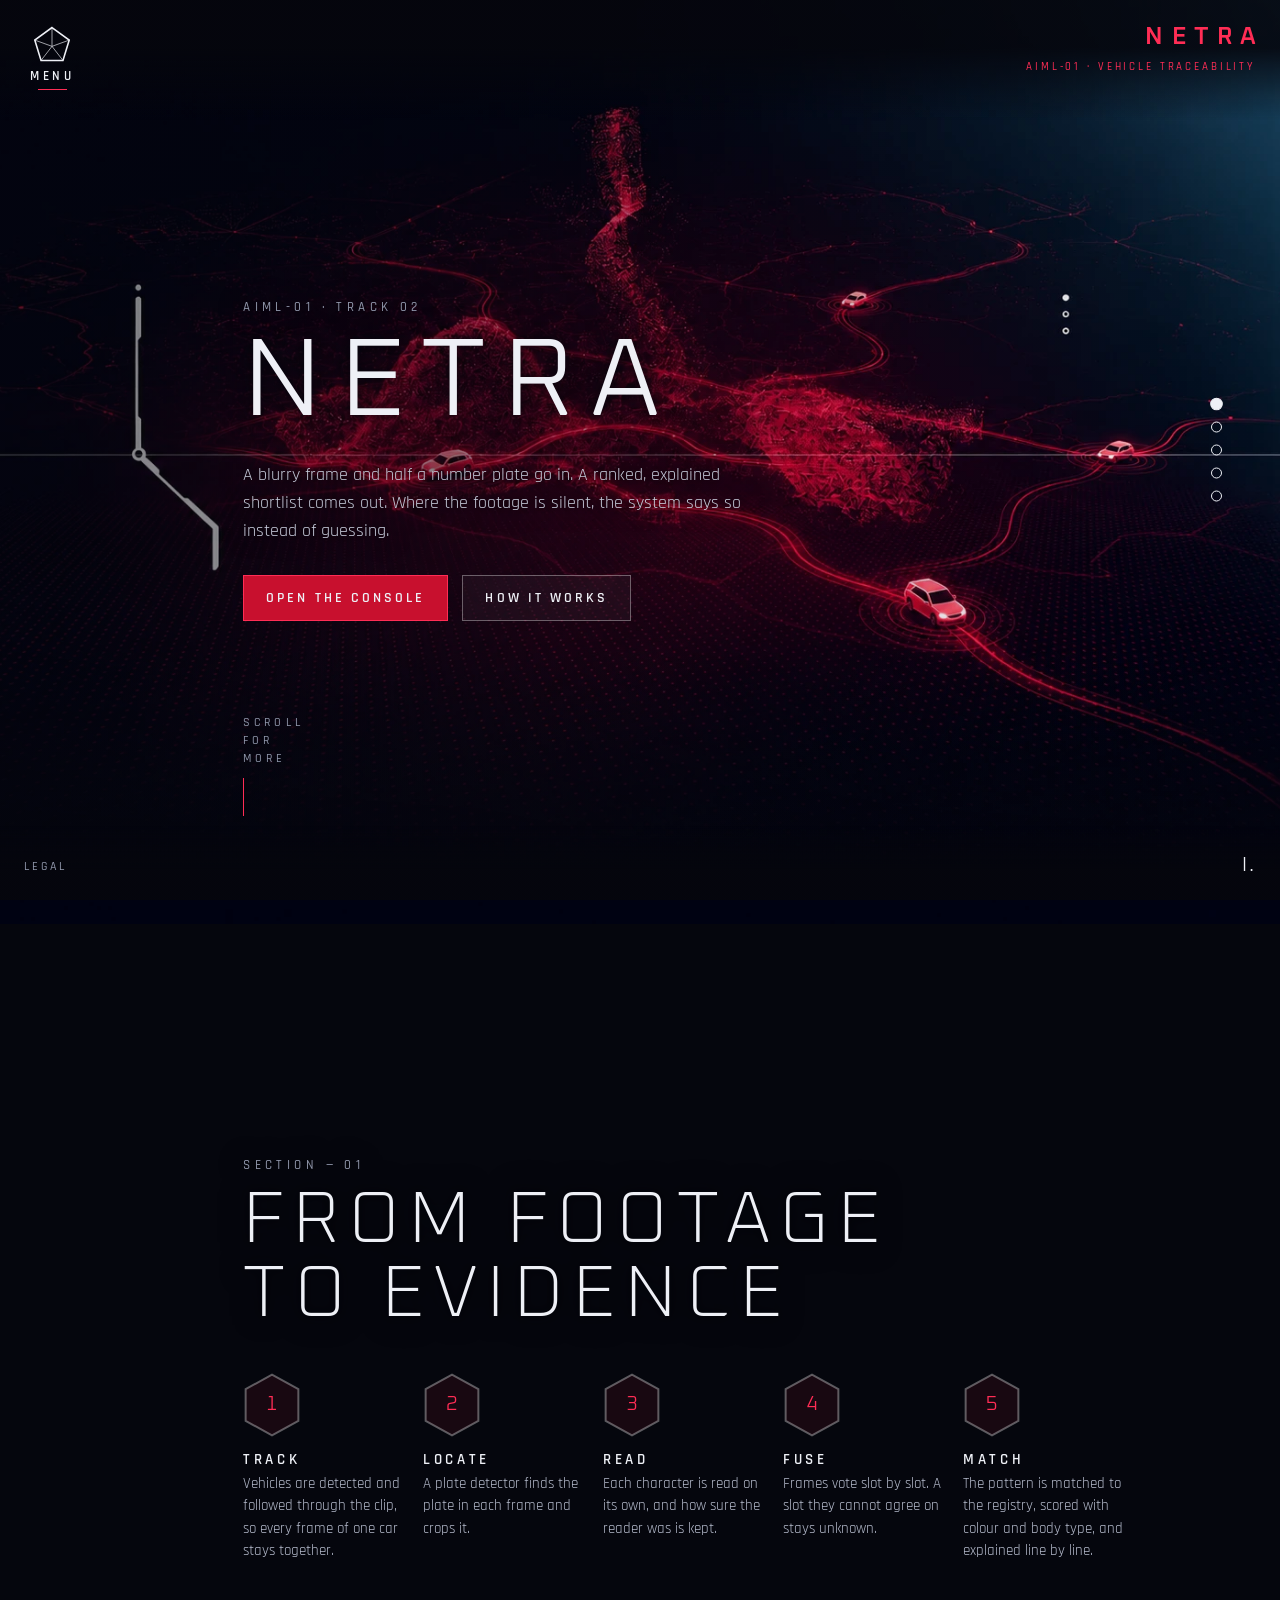
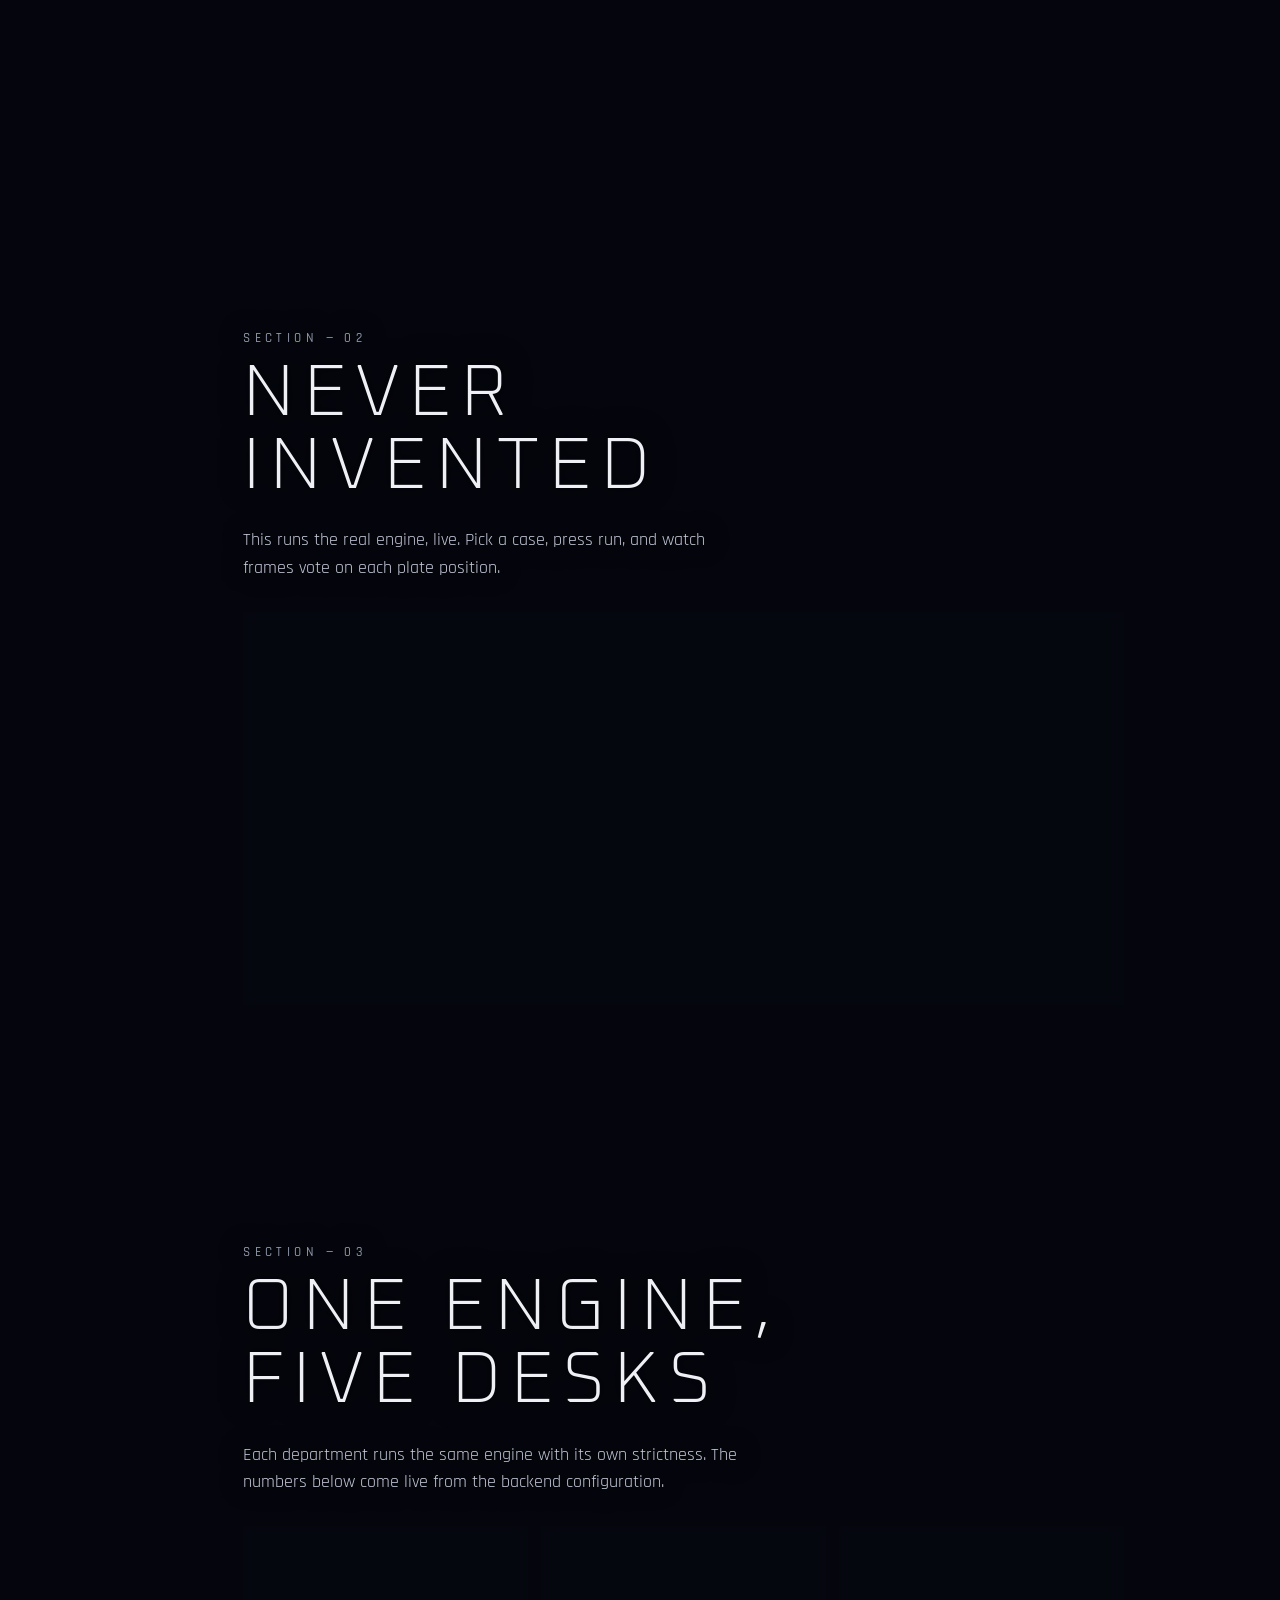
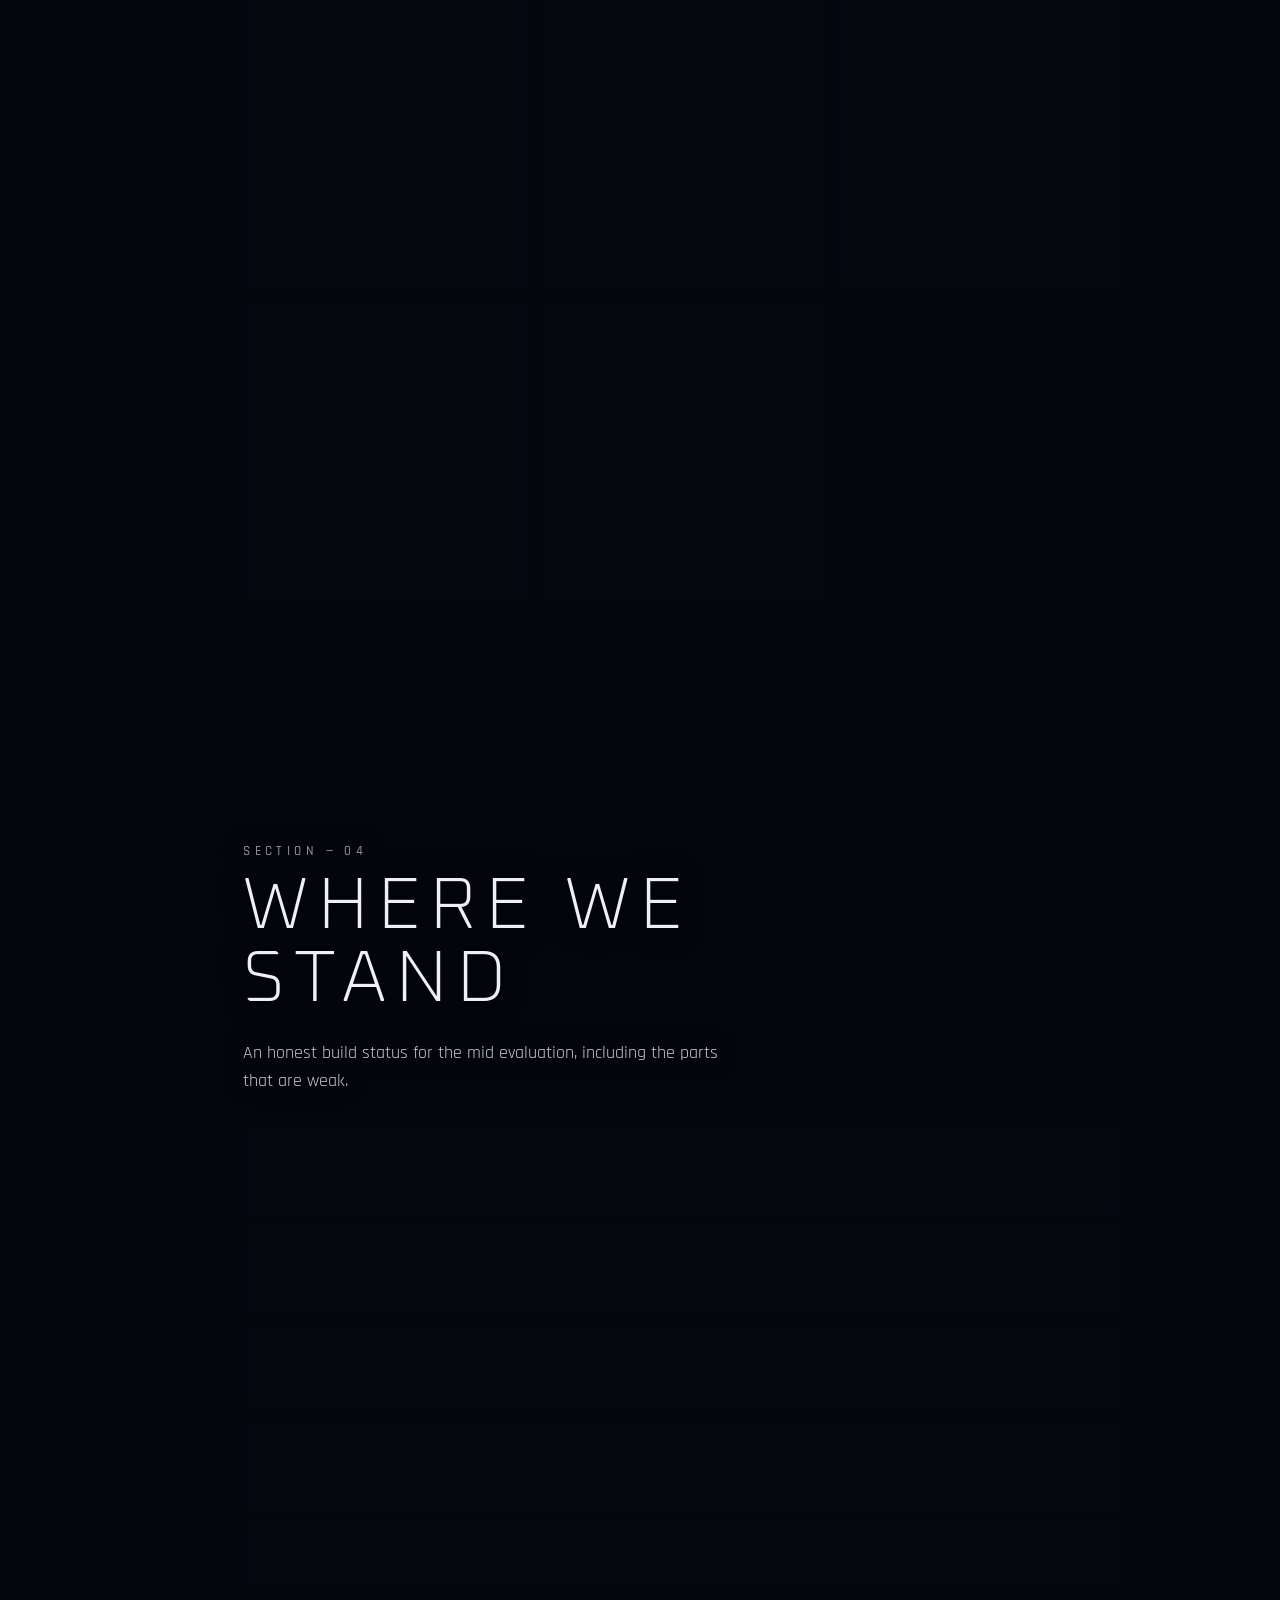
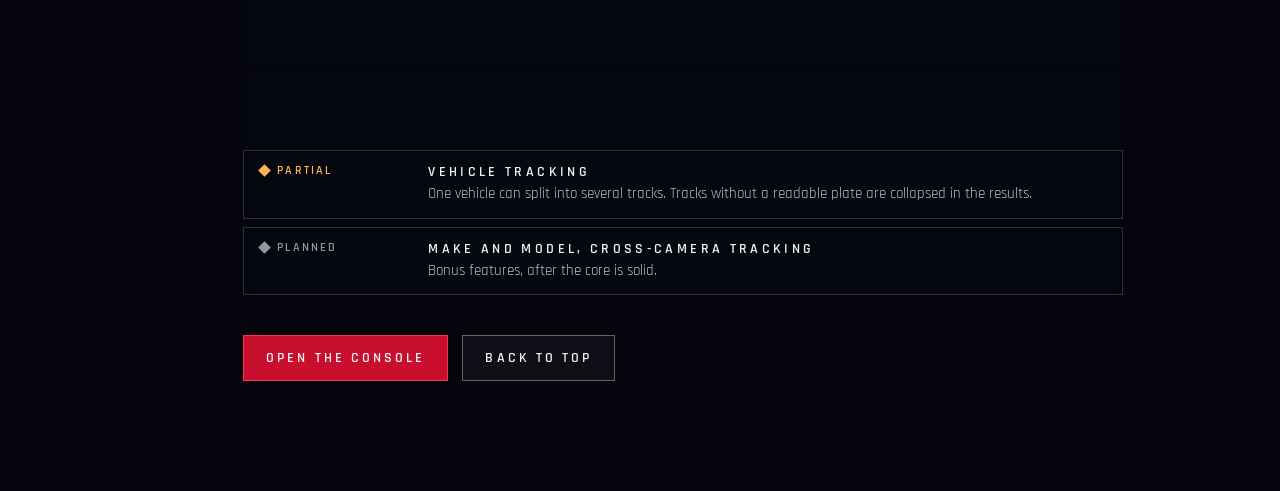
==== backend/app/static/index.html @ 5dd3c70e "Rename the project from PlateTrace to Netra Updates the site wordmark and hero, console, report, API" ====
<!doctype html>
<html lang="en">
<head>
<meta charset="utf-8">
<meta name="viewport" content="width=device-width, initial-scale=1">
<title>Netra</title>
<meta name="description" content="Turn blurry CCTV footage and a partial number plate into a ranked, explainable shortlist of vehicles.">
<link rel="preconnect" href="https://fonts.googleapis.com">
<link rel="preconnect" href="https://fonts.gstatic.com" crossorigin>
<link rel="stylesheet" href="https://fonts.googleapis.com/css2?family=Oxanium:wght@200;300;400;600&family=Rajdhani:wght@400;500;600&family=JetBrains+Mono:wght@400;600&display=swap">
<link rel="stylesheet" href="site.css">
</head>
<body>
<div class="bg" id="bg" aria-hidden="true"></div>
<div class="shade" aria-hidden="true"></div>

<header class="chrome top">
  <button class="menu-btn" id="menu-btn" aria-expanded="false" aria-controls="menu">
    <svg viewBox="0 0 48 46" width="38" height="36" aria-hidden="true"><polygon points="24,2 46,18 38,44 10,44 2,18" fill="none" stroke="currentColor" stroke-width="2"/><path d="M24 2 L24 26 M2 18 L24 26 L46 18 M10 44 L24 26 L38 44" fill="none" stroke="currentColor" stroke-width="1.2" opacity=".7"/></svg>
    <span>MENU</span>
  </button>
  <div class="brand-top">
    <span class="wordmark"><b>NETRA</b></span>
    <span class="cap">AIML-01 · VEHICLE TRACEABILITY</span>
  </div>
</header>

<nav class="overlay" id="menu" aria-label="Site" hidden>
  <ol>
    <li><a href="#s0">Overview</a></li>
    <li><a href="#s1">The pipeline</a></li>
    <li><a href="#s2">Live engine demo</a></li>
    <li><a href="#s3">Departments</a></li>
    <li><a href="#s4">Where we stand</a></li>
    <li><a href="/console/" class="go">Open the console</a></li>
  </ol>
</nav>

<nav class="pager" id="pager" aria-label="Sections">
  <button data-go="s0" aria-label="Overview" aria-current="true"></button>
  <button data-go="s1" aria-label="The pipeline"></button>
  <button data-go="s2" aria-label="Live engine demo"></button>
  <button data-go="s3" aria-label="Departments"></button>
  <button data-go="s4" aria-label="Where we stand"></button>
</nav>

<footer class="chrome bottom">
  <div class="legal-wrap">
    <button class="legal-btn" id="legal-btn" aria-expanded="false" aria-controls="legal">LEGAL</button>
    <p class="legal" id="legal" hidden>Results are investigative leads, not identifications. Confidence scores are uncalibrated estimates. All registry data shown here is synthetic. Footage is processed on this machine.</p>
  </div>
  <div class="roman" id="roman" aria-hidden="true">I.</div>
</footer>

<main id="main">

  <section id="s0" class="hero" data-roman="I.">
    <div class="col">
      <p class="eyebrow rv">AIML-01 · TRACK 02</p>
      <h1 class="rv">NETRA</h1>
      <p class="lede rv">A blurry frame and half a number plate go in. A ranked, explained shortlist comes out. Where the footage is silent, the system says so instead of guessing.</p>
      <div class="actions rv">
        <a class="btn primary" href="/console/">Open the console</a>
        <a class="btn" href="#s1" data-go="s1">How it works</a>
      </div>
    </div>
    <div class="scroll-hint rv" aria-hidden="true"><span>SCROLL</span><span>FOR</span><span>MORE</span><i></i></div>
  </section>

  <section id="s1" data-roman="II.">
    <div class="col wide">
      <p class="eyebrow rv">SECTION — 01</p>
      <h2 class="rv">FROM FOOTAGE<br>TO EVIDENCE</h2>
      <ol class="steps">
        <li class="step rv">
          <span class="hex"><svg viewBox="0 0 44 50" aria-hidden="true"><polygon points="22,2 42,13 42,37 22,48 2,37 2,13"/></svg><b>1</b></span>
          <h3>Track</h3>
          <p>Vehicles are detected and followed through the clip, so every frame of one car stays together.</p>
        </li>
        <li class="step rv">
          <span class="hex"><svg viewBox="0 0 44 50" aria-hidden="true"><polygon points="22,2 42,13 42,37 22,48 2,37 2,13"/></svg><b>2</b></span>
          <h3>Locate</h3>
          <p>A plate detector finds the plate in each frame and crops it.</p>
        </li>
        <li class="step rv">
          <span class="hex"><svg viewBox="0 0 44 50" aria-hidden="true"><polygon points="22,2 42,13 42,37 22,48 2,37 2,13"/></svg><b>3</b></span>
          <h3>Read</h3>
          <p>Each character is read on its own, and how sure the reader was is kept.</p>
        </li>
        <li class="step rv">
          <span class="hex"><svg viewBox="0 0 44 50" aria-hidden="true"><polygon points="22,2 42,13 42,37 22,48 2,37 2,13"/></svg><b>4</b></span>
          <h3>Fuse</h3>
          <p>Frames vote slot by slot. A slot they cannot agree on stays unknown.</p>
        </li>
        <li class="step rv">
          <span class="hex"><svg viewBox="0 0 44 50" aria-hidden="true"><polygon points="22,2 42,13 42,37 22,48 2,37 2,13"/></svg><b>5</b></span>
          <h3>Match</h3>
          <p>The pattern is matched to the registry, scored with colour and body type, and explained line by line.</p>
        </li>
      </ol>
    </div>
  </section>

  <section id="s2" data-roman="III.">
    <div class="col wide">
      <p class="eyebrow rv">SECTION — 02</p>
      <h2 class="rv">NEVER<br>INVENTED</h2>
      <p class="lede rv">This runs the real engine, live. Pick a case, press run, and watch frames vote on each plate position.</p>
      <div class="demo rv" id="demo">
        <div class="tabs" role="tablist" aria-label="Demo case">
          <button role="tab" aria-selected="true" data-case="partial">Partial plate, in the registry</button>
          <button role="tab" aria-selected="false" data-case="clear">Clear plate, from real footage</button>
        </div>
        <p class="note" id="demo-note"></p>
        <div class="frames" id="frames" aria-label="Characters read in each frame"></div>
        <div class="fused" id="fused" role="list" aria-label="Fused plate"></div>
        <div class="verdict" id="verdict" role="status" aria-live="polite"></div>
        <div class="demo-actions"><button class="btn primary" id="run">Run the engine</button><span class="mono-note" id="demo-state"></span></div>
      </div>
    </div>
  </section>

  <section id="s3" data-roman="IV.">
    <div class="col wide">
      <p class="eyebrow rv">SECTION — 03</p>
      <h2 class="rv">ONE ENGINE,<br>FIVE DESKS</h2>
      <p class="lede rv">Each department runs the same engine with its own strictness. The numbers below come live from the backend configuration.</p>
      <div class="depts" id="depts"></div>
    </div>
  </section>

  <section id="s4" data-roman="V.">
    <div class="col wide">
      <p class="eyebrow rv">SECTION — 04</p>
      <h2 class="rv">WHERE WE<br>STAND</h2>
      <p class="lede rv">An honest build status for the mid evaluation, including the parts that are weak.</p>
      <ul class="board" id="board"></ul>
      <div class="actions rv end">
        <a class="btn primary" href="/console/">Open the console</a>
        <a class="btn" href="#s0" data-go="s0">Back to top</a>
      </div>
    </div>
  </section>

</main>
<script src="site.js"></script>
</body>
</html>
---- backend/app/static/site.css ----
/* Layout concept: full-bleed background plate with fixed HUD chrome (menu, timeline, horizon, pager, roman index) and content in a left-weighted column that scrolls past it. */
:root{
  --bg:#05060d; --ink:#eef0f6; --muted:#9097ab; --line:rgba(255,255,255,.16); --line-strong:rgba(255,255,255,.34);
  --red:#ff2d55; --red-deep:#c8102e; --blue:#2c5d7c; --amber:#ffb454; --green:#4ad39a;
  --panel:rgba(7,9,18,.62);
  --display:"Oxanium","Eurostile","Segoe UI",system-ui,sans-serif;
  --ui:"Rajdhani","Segoe UI",system-ui,sans-serif;
  --mono:"JetBrains Mono",ui-monospace,Menlo,monospace;
  --pad-left:clamp(150px,19vw,320px);
  --gutter:max(20px,env(safe-area-inset-left,0px));
  color-scheme:dark;
}
*{box-sizing:border-box}
html{scroll-behavior:smooth;scroll-snap-type:y proximity}
body{margin:0;background:var(--bg);color:var(--ink);font:400 17px/1.55 var(--ui);overflow-x:hidden}
a{color:inherit}
:focus-visible{outline:2px solid var(--red);outline-offset:3px}

/* --- fixed backdrop --- */
.bg{position:fixed;inset:-24px;z-index:-3;background:#05060d url(img/bg.webp) 50% 42%/cover no-repeat;transition:transform .5s ease-out;will-change:transform}
.shade{position:fixed;inset:0;z-index:-2;pointer-events:none;
  background:linear-gradient(90deg,rgba(5,6,13,.5) 0%,rgba(5,6,13,.4) 38%,rgba(5,6,13,.1) 72%,rgba(5,6,13,0) 100%),
             linear-gradient(0deg,rgba(5,6,13,.7) 0%,rgba(5,6,13,0) 28%)}

/* --- HUD chrome --- */
.chrome{position:fixed;left:0;right:0;z-index:20;display:flex;justify-content:space-between;align-items:center;pointer-events:none;
  padding-left:max(24px,env(safe-area-inset-left,0px));padding-right:max(24px,env(safe-area-inset-right,0px))}
.chrome.top{top:0;padding-top:max(22px,env(safe-area-inset-top,0px));padding-bottom:26px;align-items:flex-start;background:linear-gradient(180deg,rgba(5,6,13,.9) 40%,rgba(5,6,13,0))}
.chrome.bottom{bottom:0;padding-bottom:max(22px,env(safe-area-inset-bottom,0px));padding-top:26px;align-items:flex-end;background:linear-gradient(0deg,rgba(5,6,13,.9) 40%,rgba(5,6,13,0))}
.chrome>*{pointer-events:auto}
.menu-btn{background:none;border:0;color:var(--ink);display:flex;flex-direction:column;align-items:center;gap:6px;cursor:pointer;font:600 13px var(--ui);letter-spacing:.28em;padding:4px 6px}
.menu-btn svg{display:block}
.menu-btn span{position:relative;padding-bottom:6px}
.menu-btn span::after{content:"";position:absolute;left:18%;right:18%;bottom:0;height:1px;background:var(--red)}
.brand-top{text-align:right;line-height:1}
.wordmark{display:block;font:300 24px var(--display);letter-spacing:.34em;margin-right:-.34em}
.wordmark b{font-weight:600;color:var(--red)}
.cap{display:block;margin-top:8px;font:500 11px var(--ui);letter-spacing:.26em;color:var(--red)}

.legal-wrap{position:relative}
.legal-btn{background:none;border:0;color:var(--muted);font:500 12px var(--ui);letter-spacing:.26em;cursor:pointer;padding:4px 0}
.legal-btn:hover{color:var(--ink)}
.legal{position:absolute;bottom:34px;left:0;width:min(340px,80vw);margin:0;padding:12px 14px;background:rgba(5,6,13,.92);border:1px solid var(--line);font-size:14px;color:var(--muted)}
.roman{font:300 20px var(--display);letter-spacing:.1em;color:var(--ink)}

.pager{position:fixed;z-index:20;right:clamp(14px,4.5vw,64px);top:50%;transform:translateY(-50%);display:flex;flex-direction:column;gap:12px}
.pager button{width:11px;height:11px;border-radius:50%;border:1px solid var(--ink);background:transparent;padding:0;cursor:pointer;transition:background .25s,transform .25s}
.pager button[aria-current="true"]{background:var(--ink);transform:scale(1.15)}
.pager button:hover{background:var(--red);border-color:var(--red)}

/* --- menu overlay --- */
.overlay{position:fixed;inset:0;z-index:15;background:rgba(5,6,13,.93);backdrop-filter:blur(8px);display:flex;align-items:center;padding-left:var(--pad-left)}
.overlay[hidden]{display:none}
.overlay ol{list-style:none;margin:0;padding:0;counter-reset:m}
.overlay li{counter-increment:m;margin:6px 0}
.overlay a{font:200 clamp(26px,4.4vw,52px)/1.25 var(--display);letter-spacing:.14em;text-transform:uppercase;text-decoration:none;color:var(--ink);display:inline-block;transition:color .2s,transform .2s}
.overlay a::before{content:"0" counter(m);font:500 12px var(--ui);letter-spacing:.2em;color:var(--red);margin-right:20px;vertical-align:middle}
.overlay a:hover{color:var(--red);transform:translateX(8px)}
.overlay a.go{color:var(--red)}

/* --- sections --- */
section{min-height:100svh;display:flex;align-items:center;padding-block:130px 110px;padding-left:var(--pad-left);padding-right:max(90px,env(safe-area-inset-right,0px));scroll-snap-align:start;position:relative}
.col{max-width:620px;min-width:0}
.col.wide{max-width:880px;width:100%}
.eyebrow{margin:0 0 12px;font:500 13px var(--ui);letter-spacing:.34em;color:var(--muted);text-transform:uppercase}
h1,h2{margin:0;font-family:var(--display);font-weight:200;text-transform:uppercase;line-height:1.02;text-wrap:balance}
h1{font-size:clamp(46px,8.6vw,118px);letter-spacing:.16em;font-weight:300}
h2{font-size:clamp(34px,5.6vw,72px);letter-spacing:.14em}
h3{margin:12px 0 4px;font:600 15px var(--ui);letter-spacing:.24em;text-transform:uppercase}
.lede{max-width:56ch;color:#c4c9d8;font-size:18px;margin:22px 0 0}
.actions{display:flex;gap:14px;flex-wrap:wrap;margin-top:30px}
.actions.end{margin-top:40px}
.btn{display:inline-block;font:600 14px var(--ui);letter-spacing:.22em;text-transform:uppercase;text-decoration:none;color:var(--ink);
  background:rgba(255,255,255,.04);border:1px solid var(--line-strong);padding:13px 22px;cursor:pointer;transition:background .2s,border-color .2s,transform .2s}
.btn:hover{background:rgba(255,45,85,.16);border-color:var(--red)}
.btn.primary{background:var(--red-deep);border-color:var(--red)}
.btn.primary:hover{background:var(--red)}
.btn:disabled{opacity:.5;cursor:progress}
.scroll-hint{position:absolute;left:var(--pad-left);bottom:84px;display:flex;flex-direction:column;font:500 12px/1.5 var(--ui);letter-spacing:.34em;color:var(--muted)}
.scroll-hint i{display:block;width:1px;height:38px;background:var(--red);margin-top:10px;transform-origin:top;animation:drip 2.2s ease-in-out infinite}
@media (max-height:760px){.scroll-hint{display:none}}
@keyframes drip{0%{transform:scaleY(0)}60%{transform:scaleY(1)}100%{transform:scaleY(1);opacity:0}}

/* reveal: hero is pure CSS so it never depends on script; later sections reveal on scroll */
.rv{opacity:0;transform:translateY(18px);transition:opacity .7s ease,transform .7s ease}
.rv.in{opacity:1;transform:none}
.hero .rv{opacity:1;transform:none;transition:none;animation:rise .9s ease both}
.hero .col>.rv:nth-child(2){animation-delay:.1s}
.hero .col>.rv:nth-child(3){animation-delay:.22s}
.hero .col>.rv:nth-child(4){animation-delay:.34s}
.hero .scroll-hint{animation-delay:.6s}
@keyframes rise{from{opacity:0;transform:translateY(18px)}to{opacity:1;transform:none}}
h1,h2,.lede,.eyebrow{text-shadow:0 0 28px rgba(5,6,13,.95),0 0 8px rgba(5,6,13,.8)}

/* --- pipeline steps --- */
.steps{list-style:none;margin:40px 0 0;padding:0;display:grid;grid-template-columns:repeat(5,minmax(0,1fr));gap:20px}
.step p{margin:0;font-size:15px;color:#b6bccd;line-height:1.5}
.hex{position:relative;display:grid;place-items:center;width:58px;height:66px}
.hex svg{position:absolute;inset:0;width:100%;height:100%;fill:rgba(255,45,85,.08);stroke:var(--line-strong);stroke-width:1.5;transition:fill .25s,stroke .25s}
.hex b{position:relative;font:300 20px var(--display);color:var(--red)}
.step:hover .hex svg{fill:rgba(255,45,85,.25);stroke:var(--red)}

/* --- demo --- */
.demo,.dept,.board li{background:var(--panel);backdrop-filter:blur(6px);border:1px solid var(--line);position:relative}
.demo::before,.dept::before{content:"";position:absolute;left:-1px;top:-1px;width:16px;height:16px;border-left:2px solid var(--red);border-top:2px solid var(--red)}
.demo{margin-top:30px;padding:20px}
.tabs{display:flex;gap:6px;flex-wrap:wrap;margin-bottom:12px}
.tabs button{font:600 13px var(--ui);letter-spacing:.14em;text-transform:uppercase;background:transparent;color:var(--muted);border:1px solid var(--line);padding:8px 14px;cursor:pointer}
.tabs button[aria-selected="true"]{color:var(--ink);border-color:var(--red);background:rgba(255,45,85,.12)}
.note{margin:0 0 14px;font-size:14px;color:var(--muted)}
.frames{display:grid;gap:3px;margin-bottom:16px;min-height:30px;overflow-x:auto}
.frow{display:grid;grid-template-columns:62px repeat(10,minmax(24px,1fr));gap:3px;align-items:center;opacity:0;transform:translateY(4px);transition:opacity .35s,transform .35s;min-width:380px}
.frow.in{opacity:1;transform:none}
.frow .fid{font:500 11px var(--ui);letter-spacing:.14em;color:var(--muted)}
.cell{font:600 14px var(--mono);text-align:center;padding:3px 0;border:1px solid var(--line);position:relative}
.cell small{display:block;font:400 9px var(--mono);color:var(--muted)}
.cell.none{color:var(--muted);border-style:dashed;font-weight:400}
.fused{display:grid;grid-template-columns:repeat(10,minmax(0,1fr));gap:5px;max-width:560px}
.slot{border:1px solid var(--line-strong);text-align:center;padding:9px 0 6px;background:rgba(5,6,13,.6);transition:border-color .3s,background .3s}
.slot b{display:block;font:600 clamp(18px,3.2vw,28px) var(--mono);line-height:1.1;color:var(--muted)}
.slot small{font:400 10px var(--mono);color:var(--muted)}
.slot.known{border-color:var(--green)}
.slot.known b{color:var(--ink)}
.slot.unk{border-color:var(--amber);background:rgba(255,180,84,.08)}
.slot.unk b{color:var(--amber);animation:pulse 1.6s ease-in-out infinite}
@keyframes pulse{50%{opacity:.45}}
.verdict{margin-top:18px;min-height:20px}
.banner{padding:10px 14px;border-left:3px solid var(--line-strong);background:rgba(255,255,255,.05);font-size:16px}
.banner.match{border-color:var(--green)} .banner.ambiguous,.banner.insufficient_evidence{border-color:var(--amber)} .banner.no_confident_match{border-color:var(--red)}
.banner b{font:600 13px var(--ui);letter-spacing:.2em;text-transform:uppercase;margin-right:8px}
.cand{margin-top:10px;padding:12px 14px;border:1px solid var(--line)}
.cand .p{font:600 20px var(--mono);letter-spacing:.06em}
.cand .p .unkc{color:var(--amber)}
.cand .sc{font:600 14px var(--mono);color:var(--green);margin-left:12px}
.cand ul{margin:8px 0 0;padding-left:18px;font-size:14.5px;color:#b9bfd0}
.demo-actions{display:flex;align-items:center;gap:14px;margin-top:18px;flex-wrap:wrap}
.mono-note{font:400 12px var(--mono);color:var(--muted)}

/* --- departments --- */
.depts{display:grid;grid-template-columns:repeat(auto-fit,minmax(250px,1fr));gap:14px;margin-top:30px}
.dept{padding:18px}
.dept h3{margin:0 0 2px;font-size:16px}
.dept .full{font-size:13px;color:var(--muted);margin:0 0 12px;min-height:2.6em}
.meter{display:grid;grid-template-columns:96px 1fr 42px;gap:8px;align-items:center;font:500 12px var(--ui);letter-spacing:.12em;color:var(--muted);margin:5px 0;text-transform:uppercase}
.meter i{display:block;height:4px;background:rgba(255,255,255,.1);position:relative}
.meter i s{position:absolute;left:0;top:0;bottom:0;background:var(--red);text-decoration:none}
.meter em{font:500 12px var(--mono);color:var(--ink);font-style:normal;text-align:right}
.feat{list-style:none;margin:12px 0 0;padding:10px 0 0;border-top:1px dashed var(--line);font-size:14px}
.feat li{display:flex;gap:8px;margin:3px 0;color:#c4c9d8}
.feat li::before{content:"";flex:none;width:8px;height:8px;margin-top:7px;border:1.5px solid var(--muted);transform:rotate(45deg)}
.feat li.done::before{background:var(--green);border-color:var(--green)}
.feat li.part::before{background:linear-gradient(90deg,var(--amber) 50%,transparent 50%);border-color:var(--amber)}
.feat li span{color:var(--muted);font-size:12px;letter-spacing:.1em;text-transform:uppercase;margin-left:auto;white-space:nowrap}

/* --- status board --- */
.board{list-style:none;margin:30px 0 0;padding:0;display:grid;gap:8px}
.board li{display:grid;grid-template-columns:150px 1fr;gap:6px 18px;padding:12px 16px;align-items:start}
.chip{display:inline-flex;align-items:center;gap:8px;font:600 12px var(--ui);letter-spacing:.18em;text-transform:uppercase}
.chip::before{content:"";width:9px;height:9px;transform:rotate(45deg);background:currentColor}
.chip.built{color:var(--green)} .chip.partial{color:var(--amber)} .chip.planned{color:var(--muted)} .chip.weak{color:var(--red)}
.board h3{margin:0;font-size:14px}
.board p{margin:2px 0 0;font-size:14.5px;color:#b9bfd0}

/* --- responsive --- */
@media (max-width:1100px){.steps{grid-template-columns:repeat(3,minmax(0,1fr))}}
@media (max-width:900px){
  :root{--pad-left:var(--gutter)}
  section{padding-right:max(20px,env(safe-area-inset-right,0px));padding-block:110px 90px}
  .pager{display:none}
  .shade{background:linear-gradient(0deg,rgba(5,6,13,.9),rgba(5,6,13,.55))}
  .scroll-hint{display:none}
  .overlay{padding-left:var(--gutter)}
  .board li{grid-template-columns:1fr}
  .wordmark{font-size:19px}
}
@media (max-width:560px){.steps{grid-template-columns:repeat(2,minmax(0,1fr))}.cap{font-size:10px;letter-spacing:.18em}.demo{padding:14px}}
@media (prefers-reduced-motion:reduce){
  html{scroll-behavior:auto}
  .rv{opacity:1;transform:none;transition:none}
  .bg{transition:none}
  .slot.unk b,.scroll-hint i,.hero .rv{animation:none}
  .frow{transition:none}
}
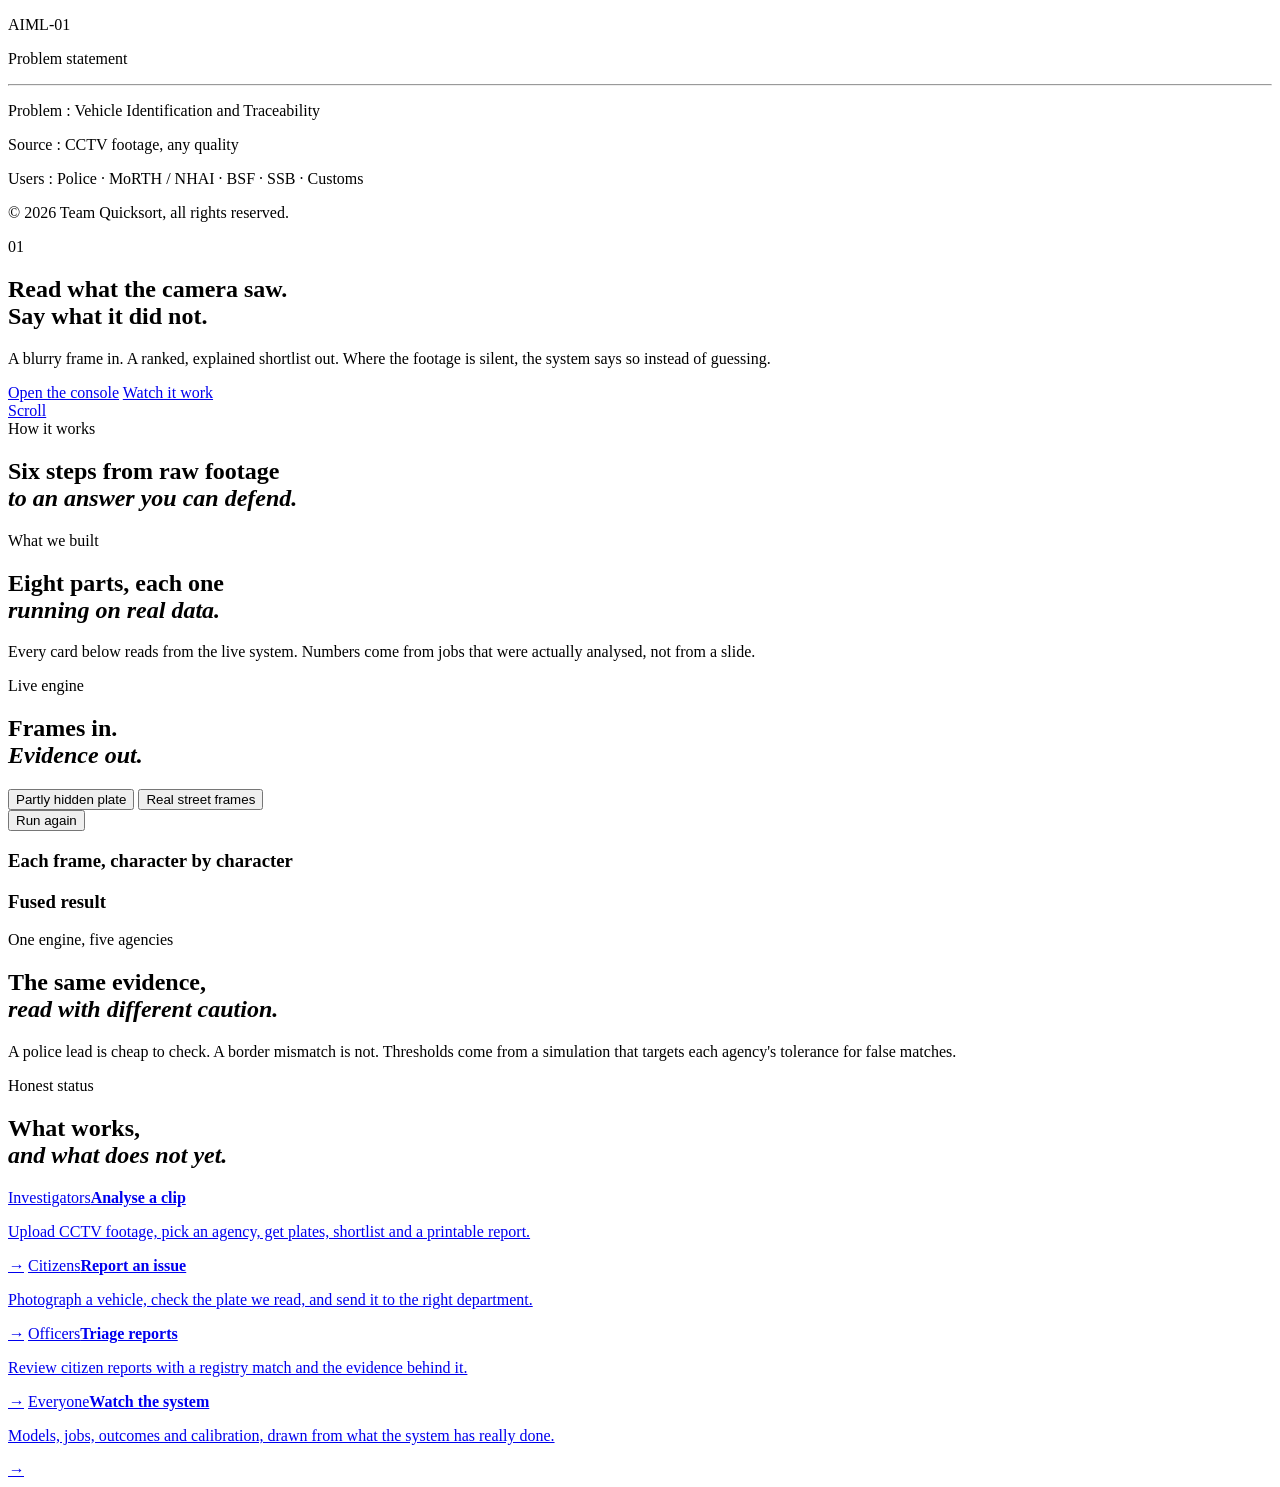
==== commit b50671f0: "Redesign the front end and add monitor, citizen reports and officer desk New hero and design system " ====
--- a/backend/app/static/index.html
+++ b/backend/app/static/index.html
@@ -2,147 +2,140 @@
 <html lang="en">
 <head>
 <meta charset="utf-8">
-<meta name="viewport" content="width=device-width, initial-scale=1">
-<title>Netra</title>
-<meta name="description" content="Turn blurry CCTV footage and a partial number plate into a ranked, explainable shortlist of vehicles.">
+<meta name="viewport" content="width=device-width,initial-scale=1">
+<title>Vehicle identification from CCTV footage · AIML-01</title>
+<meta name="description" content="Recovers a number plate across many frames, marks unreadable characters as unknown instead of guessing, and returns a ranked, explained shortlist, or says there is no confident match.">
+<meta name="theme-color" content="#030612">
 <link rel="preconnect" href="https://fonts.googleapis.com">
 <link rel="preconnect" href="https://fonts.gstatic.com" crossorigin>
-<link rel="stylesheet" href="https://fonts.googleapis.com/css2?family=Oxanium:wght@200;300;400;600&family=Rajdhani:wght@400;500;600&family=JetBrains+Mono:wght@400;600&display=swap">
-<link rel="stylesheet" href="site.css">
+<link href="https://fonts.googleapis.com/css2?family=JetBrains+Mono:wght@400;600&family=Manrope:wght@300;400;500;600;700&family=Unbounded:wght@200;300;400;600&display=swap" rel="stylesheet">
+<link rel="preload" as="image" href="/img/hero.webp" media="(min-width:701px)">
+<link rel="stylesheet" href="/ui.css">
+<link rel="stylesheet" href="/landing.css">
 </head>
-<body>
-<div class="bg" id="bg" aria-hidden="true"></div>
-<div class="shade" aria-hidden="true"></div>
+<body data-page="home">
+<header class="bar" id="bar"></header>
+<div class="glow" aria-hidden="true"></div>
 
-<header class="chrome top">
-  <button class="menu-btn" id="menu-btn" aria-expanded="false" aria-controls="menu">
-    <svg viewBox="0 0 48 46" width="38" height="36" aria-hidden="true"><polygon points="24,2 46,18 38,44 10,44 2,18" fill="none" stroke="currentColor" stroke-width="2"/><path d="M24 2 L24 26 M2 18 L24 26 L46 18 M10 44 L24 26 L38 44" fill="none" stroke="currentColor" stroke-width="1.2" opacity=".7"/></svg>
-    <span>MENU</span>
-  </button>
-  <div class="brand-top">
-    <span class="wordmark"><b>NETRA</b></span>
-    <span class="cap">AIML-01 · VEHICLE TRACEABILITY</span>
-  </div>
-</header>
-
-<nav class="overlay" id="menu" aria-label="Site" hidden>
-  <ol>
-    <li><a href="#s0">Overview</a></li>
-    <li><a href="#s1">The pipeline</a></li>
-    <li><a href="#s2">Live engine demo</a></li>
-    <li><a href="#s3">Departments</a></li>
-    <li><a href="#s4">Where we stand</a></li>
-    <li><a href="/console/" class="go">Open the console</a></li>
-  </ol>
-</nav>
-
-<nav class="pager" id="pager" aria-label="Sections">
-  <button data-go="s0" aria-label="Overview" aria-current="true"></button>
-  <button data-go="s1" aria-label="The pipeline"></button>
-  <button data-go="s2" aria-label="Live engine demo"></button>
-  <button data-go="s3" aria-label="Departments"></button>
-  <button data-go="s4" aria-label="Where we stand"></button>
-</nav>
-
-<footer class="chrome bottom">
-  <div class="legal-wrap">
-    <button class="legal-btn" id="legal-btn" aria-expanded="false" aria-controls="legal">LEGAL</button>
-    <p class="legal" id="legal" hidden>Results are investigative leads, not identifications. Confidence scores are uncalibrated estimates. All registry data shown here is synthetic. Footage is processed on this machine.</p>
-  </div>
-  <div class="roman" id="roman" aria-hidden="true">I.</div>
-</footer>
-
-<main id="main">
-
-  <section id="s0" class="hero" data-roman="I.">
-    <div class="col">
-      <p class="eyebrow rv">AIML-01 · TRACK 02</p>
-      <h1 class="rv">NETRA</h1>
-      <p class="lede rv">A blurry frame and half a number plate go in. A ranked, explained shortlist comes out. Where the footage is silent, the system says so instead of guessing.</p>
-      <div class="actions rv">
-        <a class="btn primary" href="/console/">Open the console</a>
-        <a class="btn" href="#s1" data-go="s1">How it works</a>
+<main>
+  <!-- HERO -->
+  <section class="hero" id="top">
+    <div class="hero-bg" aria-hidden="true"></div>
+    <div class="wrap hero-grid">
+      <div class="meta">
+        <p class="m-title">AIML-01</p>
+        <p class="m-sub">Problem statement</p>
+        <hr>
+        <p><span>Problem</span> : Vehicle Identification and Traceability</p>
+        <p><span>Source</span> : CCTV footage, any quality</p>
+        <p><span>Users</span> : Police · MoRTH / NHAI · BSF · SSB · Customs</p>
+        <p class="m-copy">© 2026 Team Quicksort, all rights reserved.</p>
+      </div>
+      <div class="giant" aria-hidden="true">01</div>
+      <div class="hero-copy">
+        <h1>Read what the camera saw.<br>Say what it did not.</h1>
+        <p>A blurry frame in. A ranked, explained shortlist out. Where the footage is silent, the system says so instead of guessing.</p>
+        <div class="cta">
+          <a class="btn primary" href="/console/">Open the console</a>
+          <a class="btn" href="#engine">Watch it work</a>
+        </div>
       </div>
     </div>
-    <div class="scroll-hint rv" aria-hidden="true"><span>SCROLL</span><span>FOR</span><span>MORE</span><i></i></div>
+    <a class="scroll-cue" href="#how" aria-label="Scroll to how it works"><i></i>Scroll</a>
   </section>
 
-  <section id="s1" data-roman="II.">
-    <div class="col wide">
-      <p class="eyebrow rv">SECTION — 01</p>
-      <h2 class="rv">FROM FOOTAGE<br>TO EVIDENCE</h2>
-      <ol class="steps">
-        <li class="step rv">
-          <span class="hex"><svg viewBox="0 0 44 50" aria-hidden="true"><polygon points="22,2 42,13 42,37 22,48 2,37 2,13"/></svg><b>1</b></span>
-          <h3>Track</h3>
-          <p>Vehicles are detected and followed through the clip, so every frame of one car stays together.</p>
-        </li>
-        <li class="step rv">
-          <span class="hex"><svg viewBox="0 0 44 50" aria-hidden="true"><polygon points="22,2 42,13 42,37 22,48 2,37 2,13"/></svg><b>2</b></span>
-          <h3>Locate</h3>
-          <p>A plate detector finds the plate in each frame and crops it.</p>
-        </li>
-        <li class="step rv">
-          <span class="hex"><svg viewBox="0 0 44 50" aria-hidden="true"><polygon points="22,2 42,13 42,37 22,48 2,37 2,13"/></svg><b>3</b></span>
-          <h3>Read</h3>
-          <p>Each character is read on its own, and how sure the reader was is kept.</p>
-        </li>
-        <li class="step rv">
-          <span class="hex"><svg viewBox="0 0 44 50" aria-hidden="true"><polygon points="22,2 42,13 42,37 22,48 2,37 2,13"/></svg><b>4</b></span>
-          <h3>Fuse</h3>
-          <p>Frames vote slot by slot. A slot they cannot agree on stays unknown.</p>
-        </li>
-        <li class="step rv">
-          <span class="hex"><svg viewBox="0 0 44 50" aria-hidden="true"><polygon points="22,2 42,13 42,37 22,48 2,37 2,13"/></svg><b>5</b></span>
-          <h3>Match</h3>
-          <p>The pattern is matched to the registry, scored with colour and body type, and explained line by line.</p>
-        </li>
-      </ol>
+  <!-- HOW IT WORKS -->
+  <section class="sec" id="how">
+    <div class="wrap">
+      <div class="sec-head rv">
+        <span class="eyebrow">How it works</span>
+        <h2 class="h2">Six steps from raw footage<br><em>to an answer you can defend.</em></h2>
+      </div>
+      <ol class="steps" id="steps"></ol>
     </div>
   </section>
 
-  <section id="s2" data-roman="III.">
-    <div class="col wide">
-      <p class="eyebrow rv">SECTION — 02</p>
-      <h2 class="rv">NEVER<br>INVENTED</h2>
-      <p class="lede rv">This runs the real engine, live. Pick a case, press run, and watch frames vote on each plate position.</p>
-      <div class="demo rv" id="demo">
-        <div class="tabs" role="tablist" aria-label="Demo case">
-          <button role="tab" aria-selected="true" data-case="partial">Partial plate, in the registry</button>
-          <button role="tab" aria-selected="false" data-case="clear">Clear plate, from real footage</button>
+  <!-- FEATURES -->
+  <section class="sec" id="features">
+    <div class="wrap">
+      <div class="sec-head rv">
+        <span class="eyebrow">What we built</span>
+        <h2 class="h2">Eight parts, each one<br><em>running on real data.</em></h2>
+        <p class="lede">Every card below reads from the live system. Numbers come from jobs that were actually analysed, not from a slide.</p>
+      </div>
+      <div class="fgrid" id="fgrid"></div>
+    </div>
+  </section>
+
+  <!-- LIVE ENGINE -->
+  <section class="sec" id="engine">
+    <div class="wrap">
+      <div class="sec-head rv">
+        <span class="eyebrow">Live engine</span>
+        <h2 class="h2">Frames in.<br><em>Evidence out.</em></h2>
+        <p class="lede" id="demo-note"></p>
+      </div>
+      <div class="panel demo rv">
+        <div class="demo-top">
+          <div class="tabs" role="tablist" aria-label="Demo case">
+            <button role="tab" data-case="partial" aria-selected="true">Partly hidden plate</button>
+            <button role="tab" data-case="clear" aria-selected="false">Real street frames</button>
+          </div>
+          <div class="demo-actions"><span class="status-line" id="demo-state"></span><button class="btn sm" id="run">Run again</button></div>
         </div>
-        <p class="note" id="demo-note"></p>
-        <div class="frames" id="frames" aria-label="Characters read in each frame"></div>
-        <div class="fused" id="fused" role="list" aria-label="Fused plate"></div>
-        <div class="verdict" id="verdict" role="status" aria-live="polite"></div>
-        <div class="demo-actions"><button class="btn primary" id="run">Run the engine</button><span class="mono-note" id="demo-state"></span></div>
+        <div class="demo-grid">
+          <div>
+            <h3>Each frame, character by character</h3>
+            <div id="frames" class="frames"></div>
+          </div>
+          <div>
+            <h3>Fused result</h3>
+            <div id="fused" class="slots"></div>
+            <div id="verdict" class="verdict"></div>
+          </div>
+        </div>
       </div>
     </div>
   </section>
 
-  <section id="s3" data-roman="IV.">
-    <div class="col wide">
-      <p class="eyebrow rv">SECTION — 03</p>
-      <h2 class="rv">ONE ENGINE,<br>FIVE DESKS</h2>
-      <p class="lede rv">Each department runs the same engine with its own strictness. The numbers below come live from the backend configuration.</p>
-      <div class="depts" id="depts"></div>
+  <!-- DEPARTMENTS -->
+  <section class="sec" id="departments">
+    <div class="wrap">
+      <div class="sec-head rv">
+        <span class="eyebrow">One engine, five agencies</span>
+        <h2 class="h2">The same evidence,<br><em>read with different caution.</em></h2>
+        <p class="lede">A police lead is cheap to check. A border mismatch is not. Thresholds come from a simulation that targets each agency's tolerance for false matches.</p>
+      </div>
+      <div class="dgrid" id="depts"></div>
     </div>
   </section>
 
-  <section id="s4" data-roman="V.">
-    <div class="col wide">
-      <p class="eyebrow rv">SECTION — 04</p>
-      <h2 class="rv">WHERE WE<br>STAND</h2>
-      <p class="lede rv">An honest build status for the mid evaluation, including the parts that are weak.</p>
+  <!-- HONEST STATUS -->
+  <section class="sec" id="status">
+    <div class="wrap">
+      <div class="sec-head rv">
+        <span class="eyebrow">Honest status</span>
+        <h2 class="h2">What works,<br><em>and what does not yet.</em></h2>
+      </div>
       <ul class="board" id="board"></ul>
-      <div class="actions rv end">
-        <a class="btn primary" href="/console/">Open the console</a>
-        <a class="btn" href="#s0" data-go="s0">Back to top</a>
+    </div>
+  </section>
+
+  <!-- ENTRY POINTS -->
+  <section class="sec" id="enter">
+    <div class="wrap">
+      <div class="tiles">
+        <a class="tile rv" href="/console/"><span class="eyebrow">Investigators</span><strong>Analyse a clip</strong><p>Upload CCTV footage, pick an agency, get plates, shortlist and a printable report.</p><i>→</i></a>
+        <a class="tile rv" href="/report-issue/"><span class="eyebrow">Citizens</span><strong>Report an issue</strong><p>Photograph a vehicle, check the plate we read, and send it to the right department.</p><i>→</i></a>
+        <a class="tile rv" href="/desk/"><span class="eyebrow">Officers</span><strong>Triage reports</strong><p>Review citizen reports with a registry match and the evidence behind it.</p><i>→</i></a>
+        <a class="tile rv" href="/monitor/"><span class="eyebrow">Everyone</span><strong>Watch the system</strong><p>Models, jobs, outcomes and calibration, drawn from what the system has really done.</p><i>→</i></a>
       </div>
     </div>
   </section>
+</main>
 
-</main>
-<script src="site.js"></script>
+<footer id="foot"></footer>
+<script src="/ui.js"></script>
+<script src="/landing.js"></script>
 </body>
 </html>
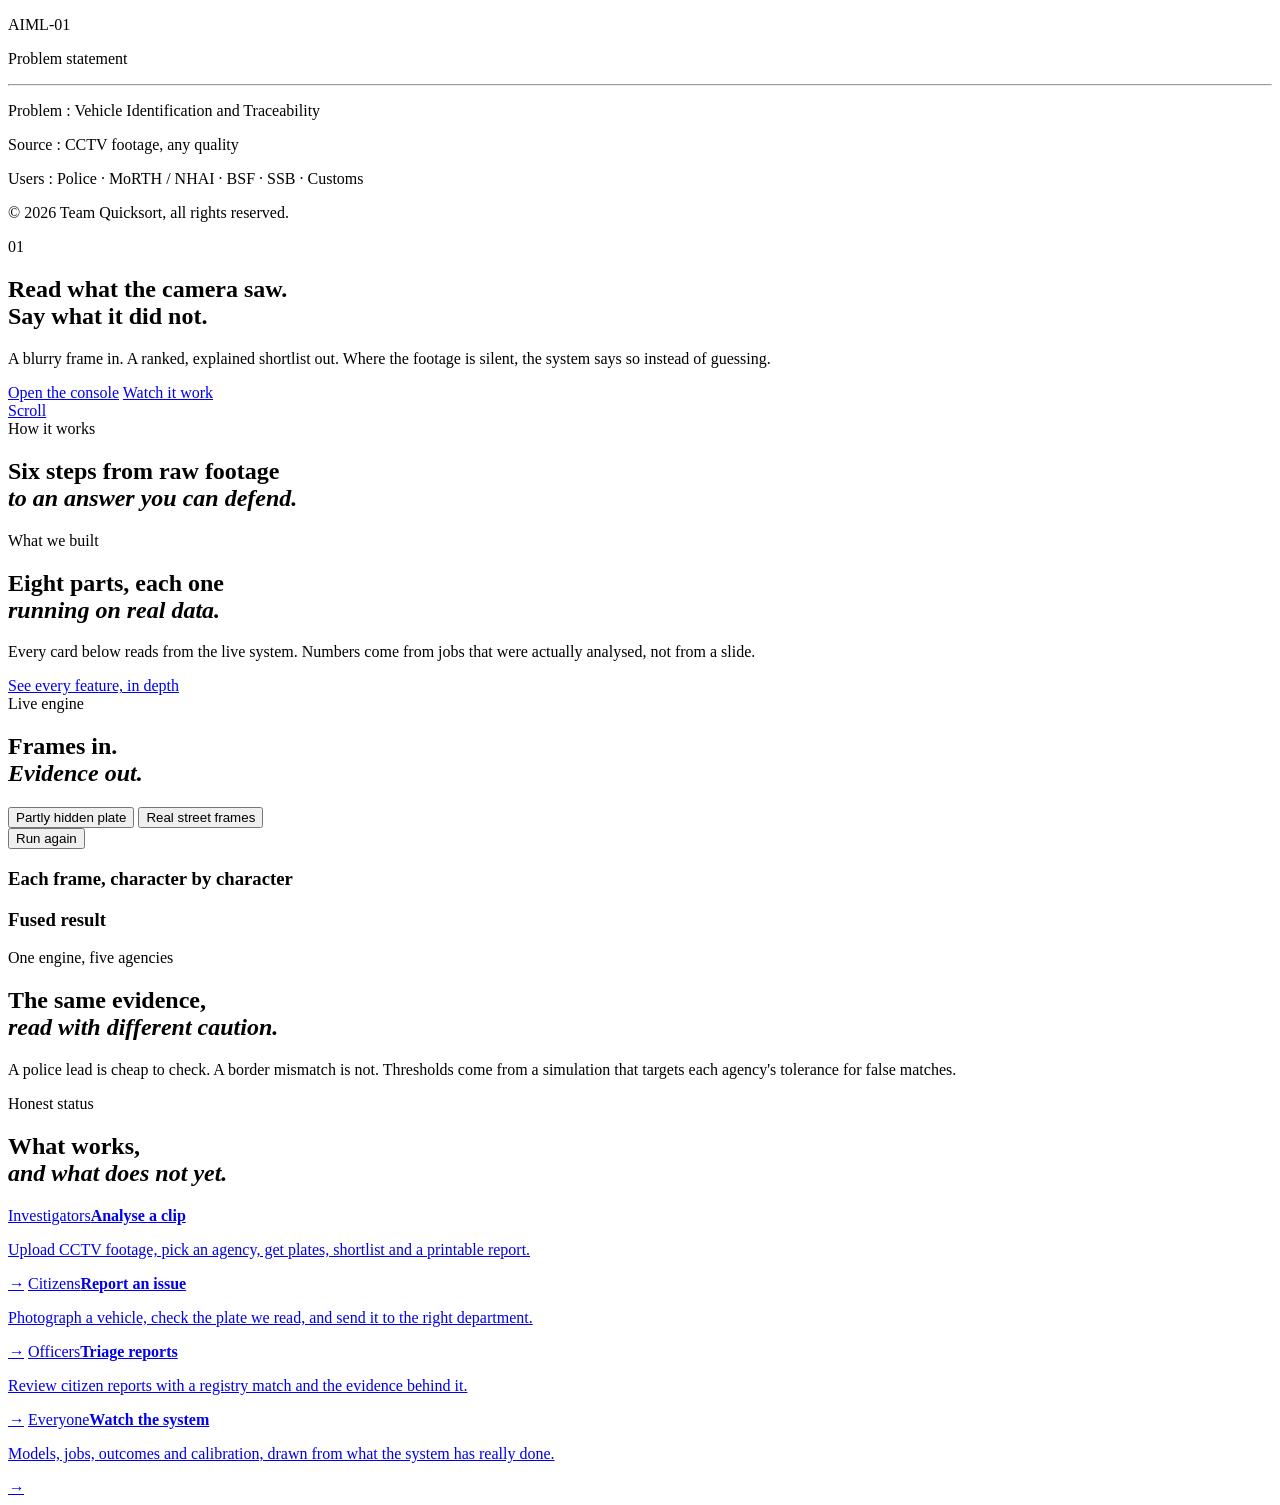
==== commit 18d5ecd1: "Add the Features page and a motion system across every page New /features/ page covering every capab" ====
--- a/backend/app/static/index.html
+++ b/backend/app/static/index.html
@@ -2,6 +2,7 @@
 <html lang="en">
 <head>
 <meta charset="utf-8">
+<script>try{if(sessionStorage.getItem('nav')){document.documentElement.classList.add('arrived');sessionStorage.removeItem('nav')}}catch(e){}</script>
 <meta name="viewport" content="width=device-width,initial-scale=1">
 <title>Vehicle identification from CCTV footage · AIML-01</title>
 <meta name="description" content="Recovers a number plate across many frames, marks unreadable characters as unknown instead of guessing, and returns a ranked, explained shortlist, or says there is no confident match.">
@@ -62,6 +63,7 @@
         <span class="eyebrow">What we built</span>
         <h2 class="h2">Eight parts, each one<br><em>running on real data.</em></h2>
         <p class="lede">Every card below reads from the live system. Numbers come from jobs that were actually analysed, not from a slide.</p>
+        <div><a class="btn" href="/features/">See every feature, in depth</a></div>
       </div>
       <div class="fgrid" id="fgrid"></div>
     </div>
@@ -75,7 +77,7 @@
         <h2 class="h2">Frames in.<br><em>Evidence out.</em></h2>
         <p class="lede" id="demo-note"></p>
       </div>
-      <div class="panel demo rv">
+      <div class="panel demo rv" data-rv="scale">
         <div class="demo-top">
           <div class="tabs" role="tablist" aria-label="Demo case">
             <button role="tab" data-case="partial" aria-selected="true">Partly hidden plate</button>
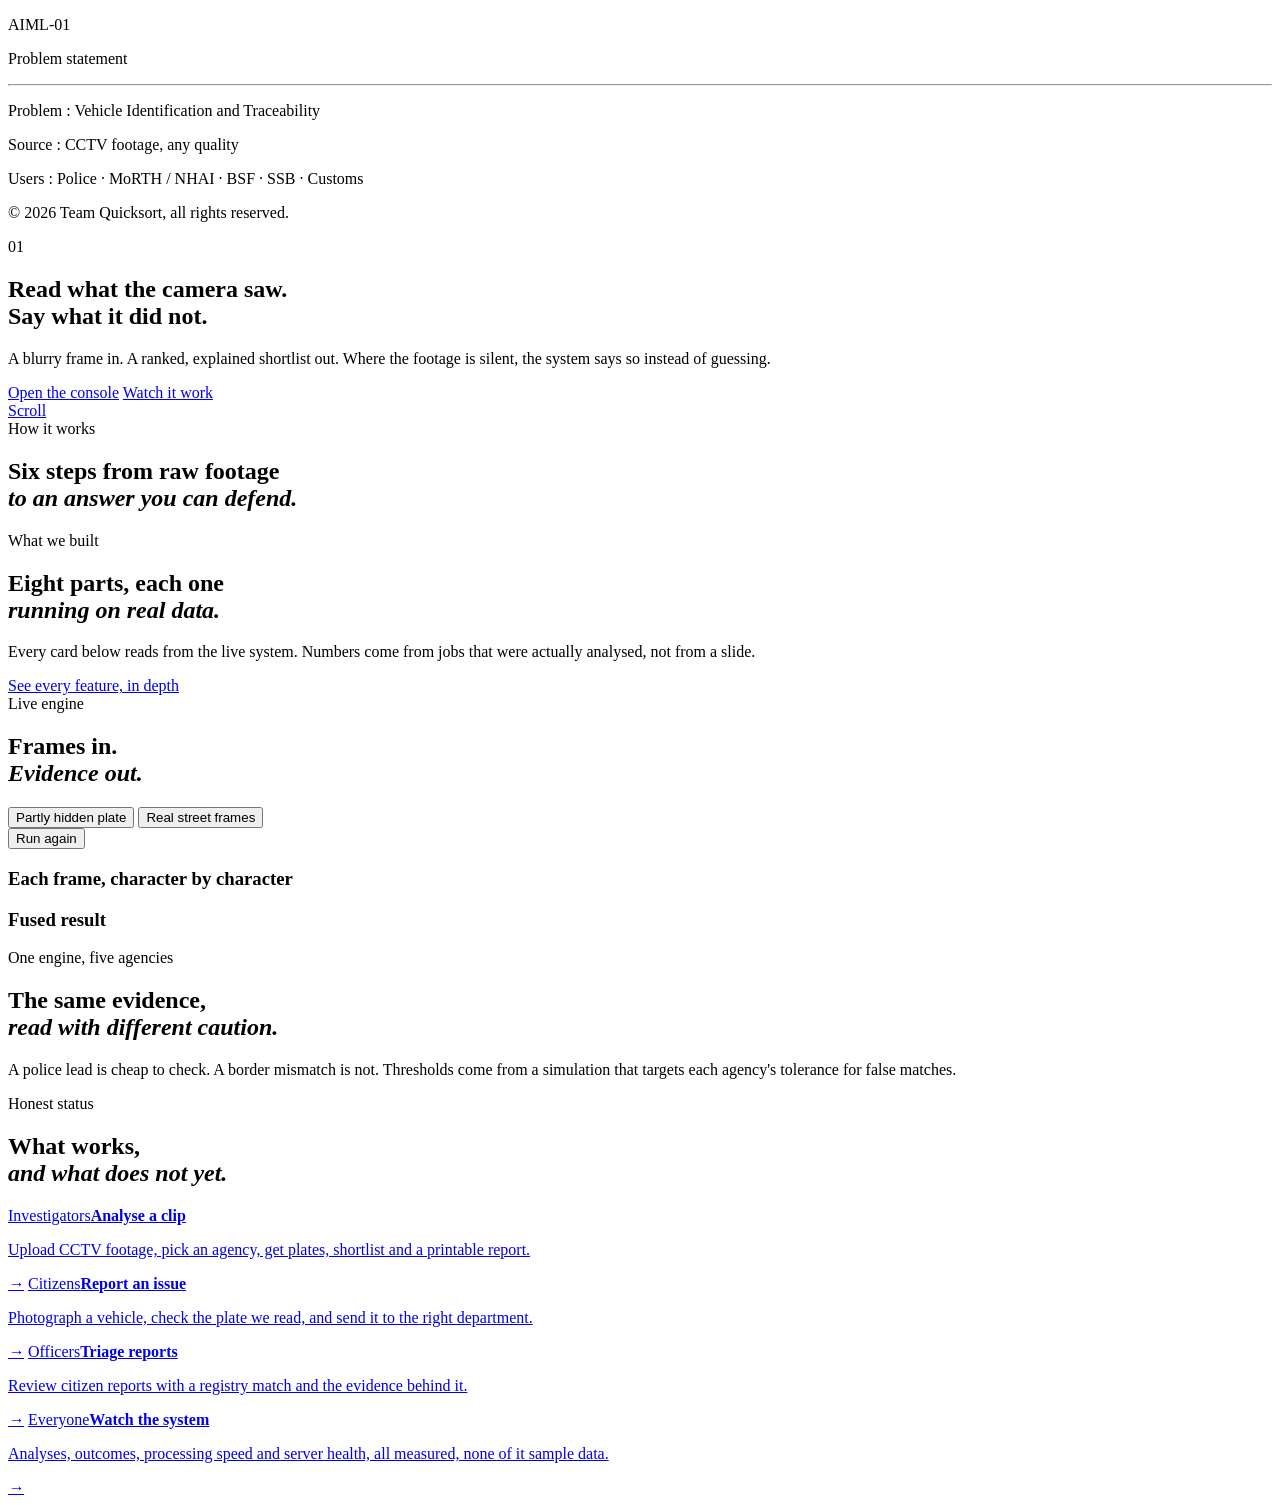
==== commit 4745c86e: "Monitor shows measured data only; second background, lighting and scroll effects The monitor no long" ====
--- a/backend/app/static/index.html
+++ b/backend/app/static/index.html
@@ -45,6 +45,8 @@
     <a class="scroll-cue" href="#how" aria-label="Scroll to how it works"><i></i>Scroll</a>
   </section>
 
+  <div class="marquee" aria-hidden="true"><div class="track" id="marquee"></div></div>
+
   <!-- HOW IT WORKS -->
   <section class="sec" id="how">
     <div class="wrap">
@@ -52,6 +54,7 @@
         <span class="eyebrow">How it works</span>
         <h2 class="h2">Six steps from raw footage<br><em>to an answer you can defend.</em></h2>
       </div>
+      <div class="rail" aria-hidden="true"><i></i></div>
       <ol class="steps" id="steps"></ol>
     </div>
   </section>
@@ -130,7 +133,7 @@
         <a class="tile rv" href="/console/"><span class="eyebrow">Investigators</span><strong>Analyse a clip</strong><p>Upload CCTV footage, pick an agency, get plates, shortlist and a printable report.</p><i>→</i></a>
         <a class="tile rv" href="/report-issue/"><span class="eyebrow">Citizens</span><strong>Report an issue</strong><p>Photograph a vehicle, check the plate we read, and send it to the right department.</p><i>→</i></a>
         <a class="tile rv" href="/desk/"><span class="eyebrow">Officers</span><strong>Triage reports</strong><p>Review citizen reports with a registry match and the evidence behind it.</p><i>→</i></a>
-        <a class="tile rv" href="/monitor/"><span class="eyebrow">Everyone</span><strong>Watch the system</strong><p>Models, jobs, outcomes and calibration, drawn from what the system has really done.</p><i>→</i></a>
+        <a class="tile rv" href="/monitor/"><span class="eyebrow">Everyone</span><strong>Watch the system</strong><p>Analyses, outcomes, processing speed and server health, all measured, none of it sample data.</p><i>→</i></a>
       </div>
     </div>
   </section>
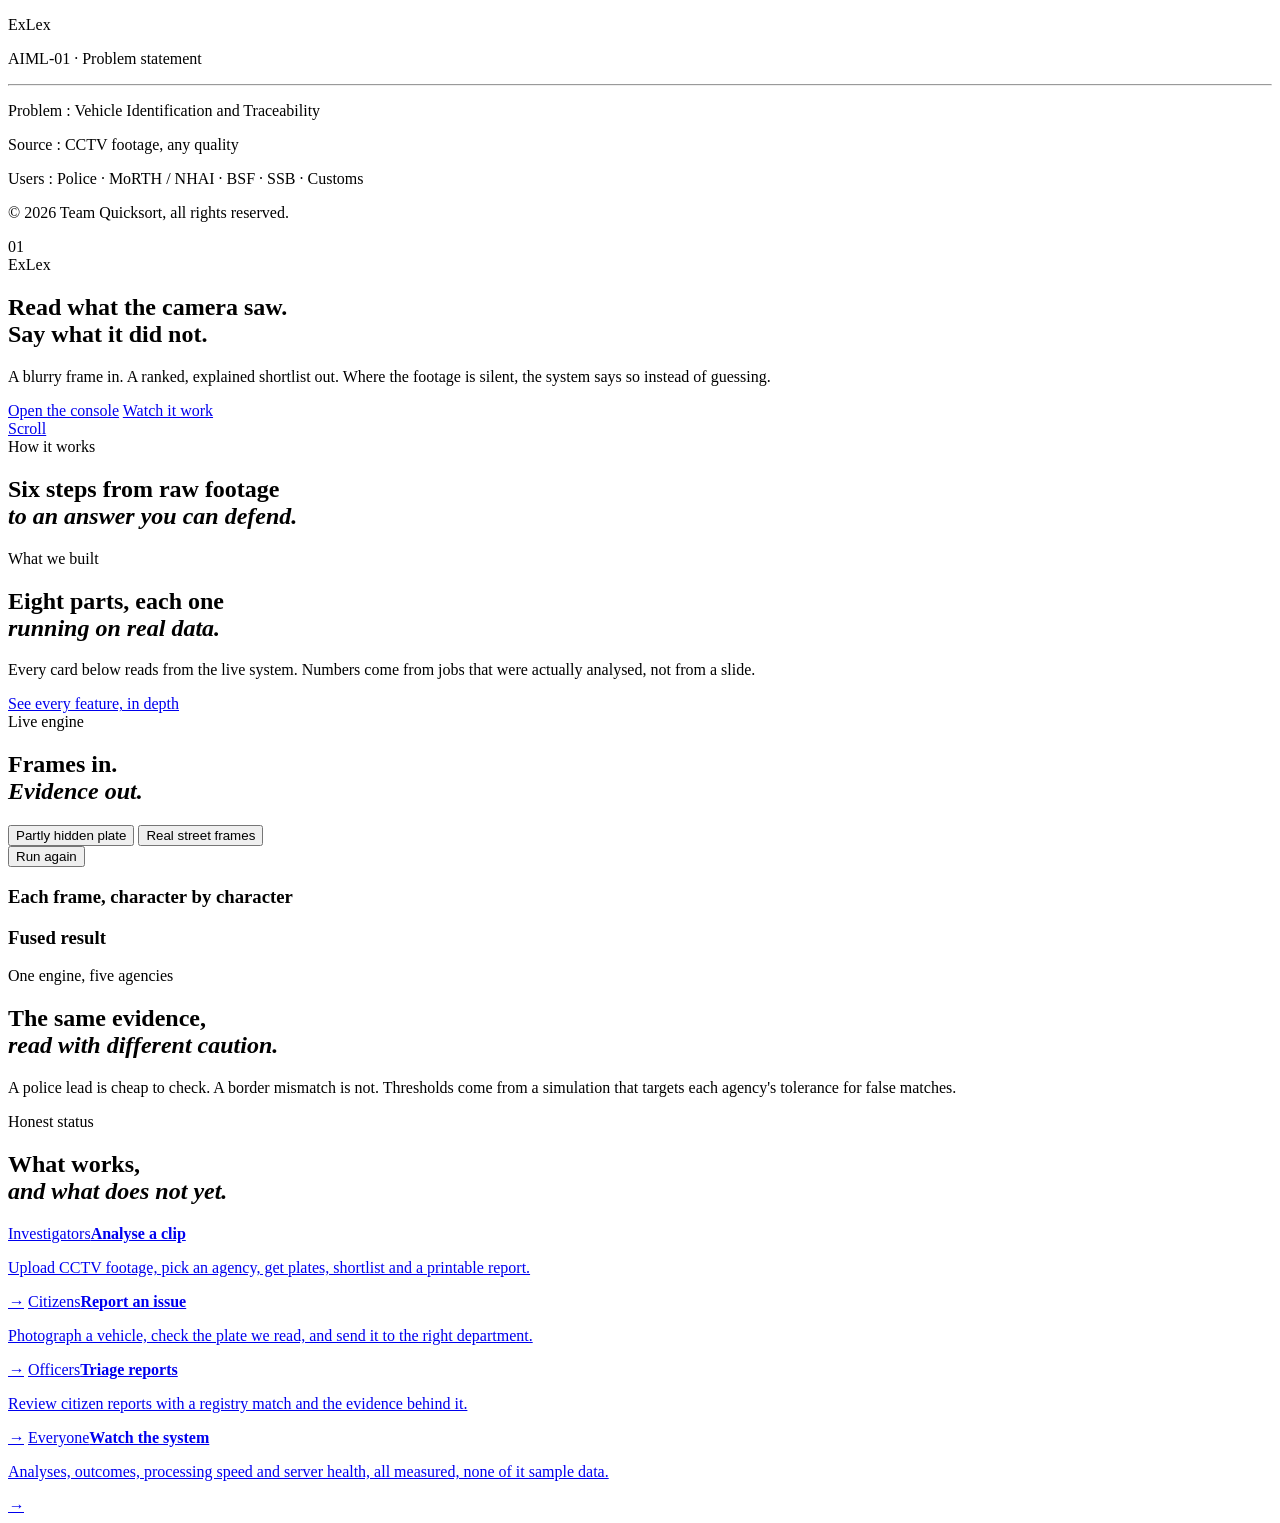
==== commit c79398b4: "Rename the project to ExLex: landing hero, nav, page titles, reports, PDFs, API title and docs Co-Au" ====
--- a/backend/app/static/index.html
+++ b/backend/app/static/index.html
@@ -4,7 +4,7 @@
 <meta charset="utf-8">
 <script>try{if(sessionStorage.getItem('nav')){document.documentElement.classList.add('arrived');sessionStorage.removeItem('nav')}}catch(e){}</script>
 <meta name="viewport" content="width=device-width,initial-scale=1">
-<title>Vehicle identification from CCTV footage · AIML-01</title>
+<title>ExLex · Vehicle identification from CCTV footage</title>
 <meta name="description" content="Recovers a number plate across many frames, marks unreadable characters as unknown instead of guessing, and returns a ranked, explained shortlist, or says there is no confident match.">
 <meta name="theme-color" content="#030612">
 <link rel="preconnect" href="https://fonts.googleapis.com">
@@ -24,8 +24,8 @@
     <div class="hero-bg" aria-hidden="true"></div>
     <div class="wrap hero-grid">
       <div class="meta">
-        <p class="m-title">AIML-01</p>
-        <p class="m-sub">Problem statement</p>
+        <p class="m-title">ExLex</p>
+        <p class="m-sub">AIML-01 · Problem statement</p>
         <hr>
         <p><span>Problem</span> : Vehicle Identification and Traceability</p>
         <p><span>Source</span> : CCTV footage, any quality</p>
@@ -34,6 +34,7 @@
       </div>
       <div class="giant" aria-hidden="true">01</div>
       <div class="hero-copy">
+        <span class="eyebrow hero-brand">ExLex</span>
         <h1>Read what the camera saw.<br>Say what it did not.</h1>
         <p>A blurry frame in. A ranked, explained shortlist out. Where the footage is silent, the system says so instead of guessing.</p>
         <div class="cta">
